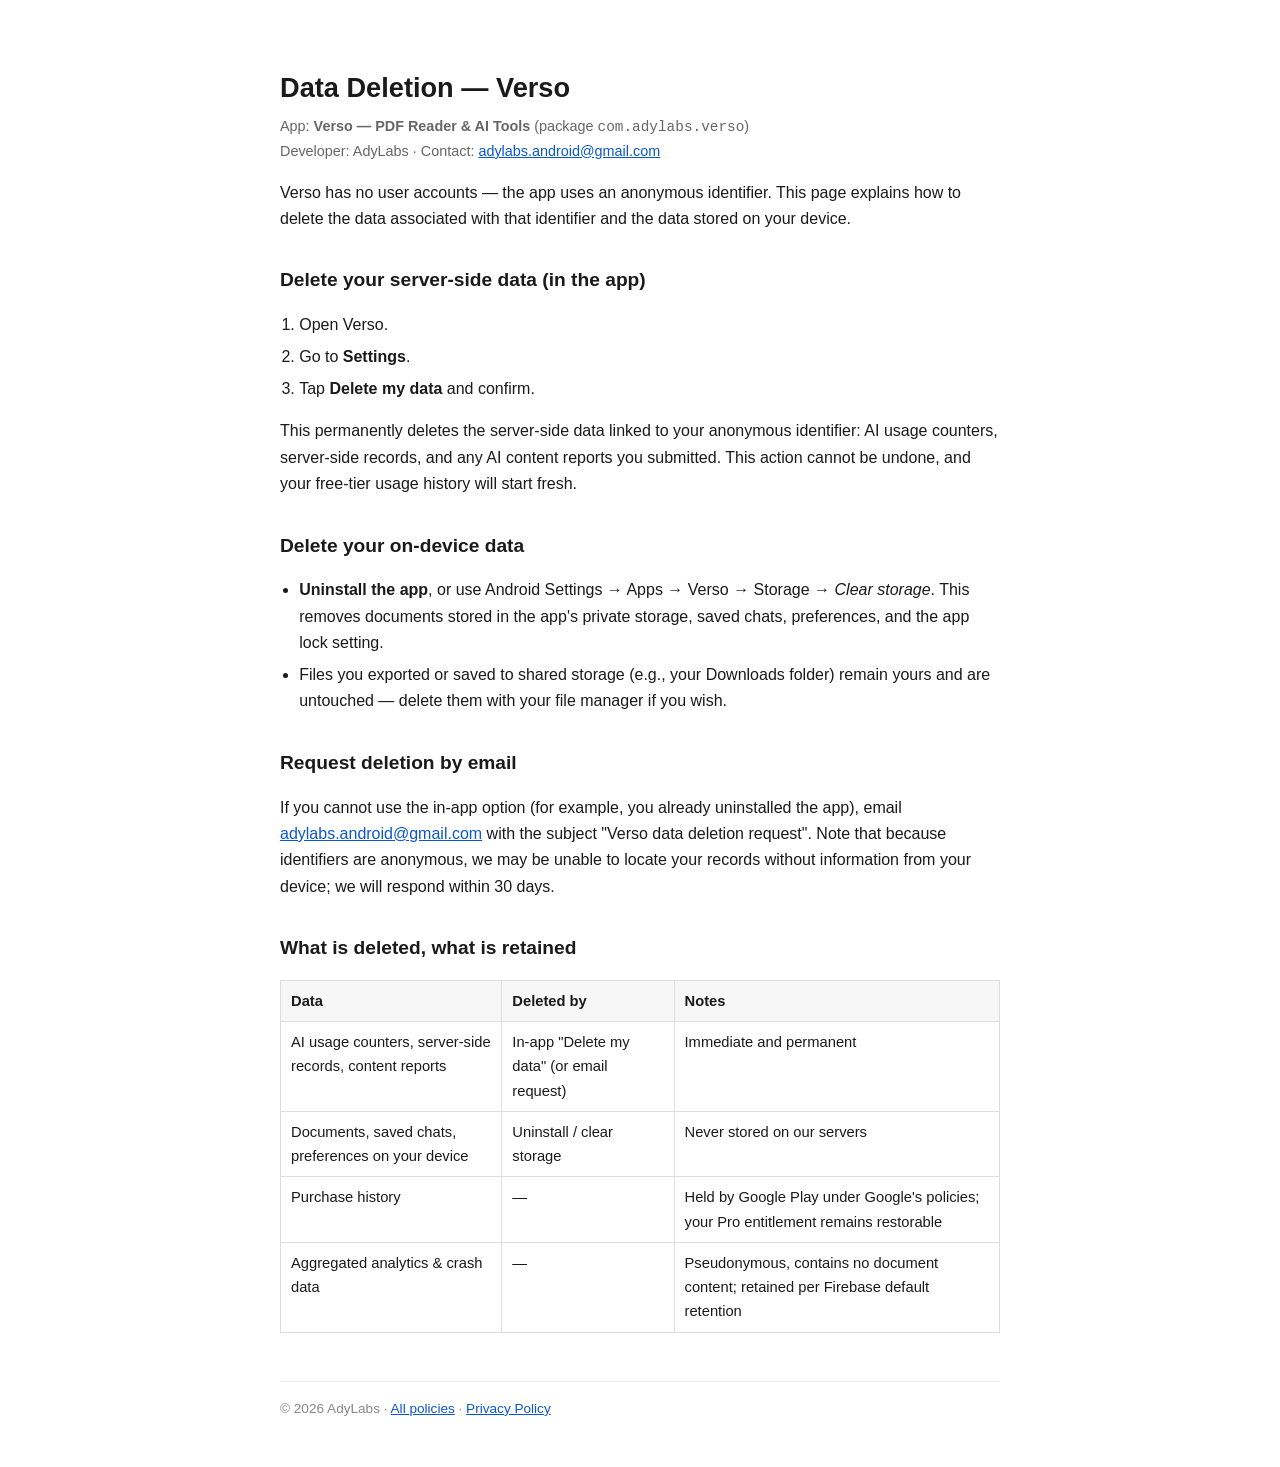
==== data-deletion.html @ 7531a104 "Add Verso policies: privacy policy, terms of service, data deletion" ====
<!DOCTYPE html>
<html lang="en">
<head>
<meta charset="utf-8">
<meta name="viewport" content="width=device-width, initial-scale=1">
<title>Data Deletion — Verso</title>
<style>
  body{font-family:-apple-system,BlinkMacSystemFont,"Segoe UI",Roboto,Helvetica,Arial,sans-serif;max-width:720px;margin:0 auto;padding:48px 24px;color:#1a1a1a;line-height:1.65}
  h1{font-size:1.7rem;margin-bottom:.25rem}
  h2{font-size:1.2rem;margin-top:2rem}
  .meta{color:#666;font-size:.9rem;margin-top:0}
  ol,ul{padding-left:1.2rem}
  li{margin:.35rem 0}
  a{color:#0b57d0}
  table{border-collapse:collapse;width:100%;font-size:.92rem}
  th,td{border:1px solid #ddd;padding:8px 10px;text-align:left;vertical-align:top}
  th{background:#f7f7f7}
  footer{margin-top:48px;color:#888;font-size:.85rem;border-top:1px solid #eee;padding-top:16px}
</style>
</head>
<body>
<h1>Data Deletion — Verso</h1>
<p class="meta">App: <strong>Verso — PDF Reader &amp; AI Tools</strong> (package <code>com.adylabs.verso</code>)<br>
Developer: AdyLabs · Contact: <a href="mailto:adylabs.android@gmail.com">adylabs.android@gmail.com</a></p>

<p>Verso has no user accounts — the app uses an anonymous identifier. This page explains
how to delete the data associated with that identifier and the data stored on your device.</p>

<h2>Delete your server-side data (in the app)</h2>
<ol>
  <li>Open Verso.</li>
  <li>Go to <strong>Settings</strong>.</li>
  <li>Tap <strong>Delete my data</strong> and confirm.</li>
</ol>
<p>This permanently deletes the server-side data linked to your anonymous identifier:
AI usage counters, server-side records, and any AI content reports you submitted. This
action cannot be undone, and your free-tier usage history will start fresh.</p>

<h2>Delete your on-device data</h2>
<ul>
  <li><strong>Uninstall the app</strong>, or use Android Settings → Apps → Verso →
      Storage → <em>Clear storage</em>. This removes documents stored in the app's private
      storage, saved chats, preferences, and the app lock setting.</li>
  <li>Files you exported or saved to shared storage (e.g., your Downloads folder) remain
      yours and are untouched — delete them with your file manager if you wish.</li>
</ul>

<h2>Request deletion by email</h2>
<p>If you cannot use the in-app option (for example, you already uninstalled the app),
email <a href="mailto:adylabs.android@gmail.com?subject=Verso%20data%20deletion%20request">adylabs.android@gmail.com</a>
with the subject "Verso data deletion request". Note that because identifiers are
anonymous, we may be unable to locate your records without information from your device;
we will respond within 30 days.</p>

<h2>What is deleted, what is retained</h2>
<table>
<tr><th>Data</th><th>Deleted by</th><th>Notes</th></tr>
<tr><td>AI usage counters, server-side records, content reports</td><td>In-app "Delete my data" (or email request)</td><td>Immediate and permanent</td></tr>
<tr><td>Documents, saved chats, preferences on your device</td><td>Uninstall / clear storage</td><td>Never stored on our servers</td></tr>
<tr><td>Purchase history</td><td>—</td><td>Held by Google Play under Google's policies; your Pro entitlement remains restorable</td></tr>
<tr><td>Aggregated analytics &amp; crash data</td><td>—</td><td>Pseudonymous, contains no document content; retained per Firebase default retention</td></tr>
</table>

<footer>© 2026 AdyLabs · <a href="index.html">All policies</a> · <a href="privacy-policy.html">Privacy Policy</a></footer>
</body>
</html>
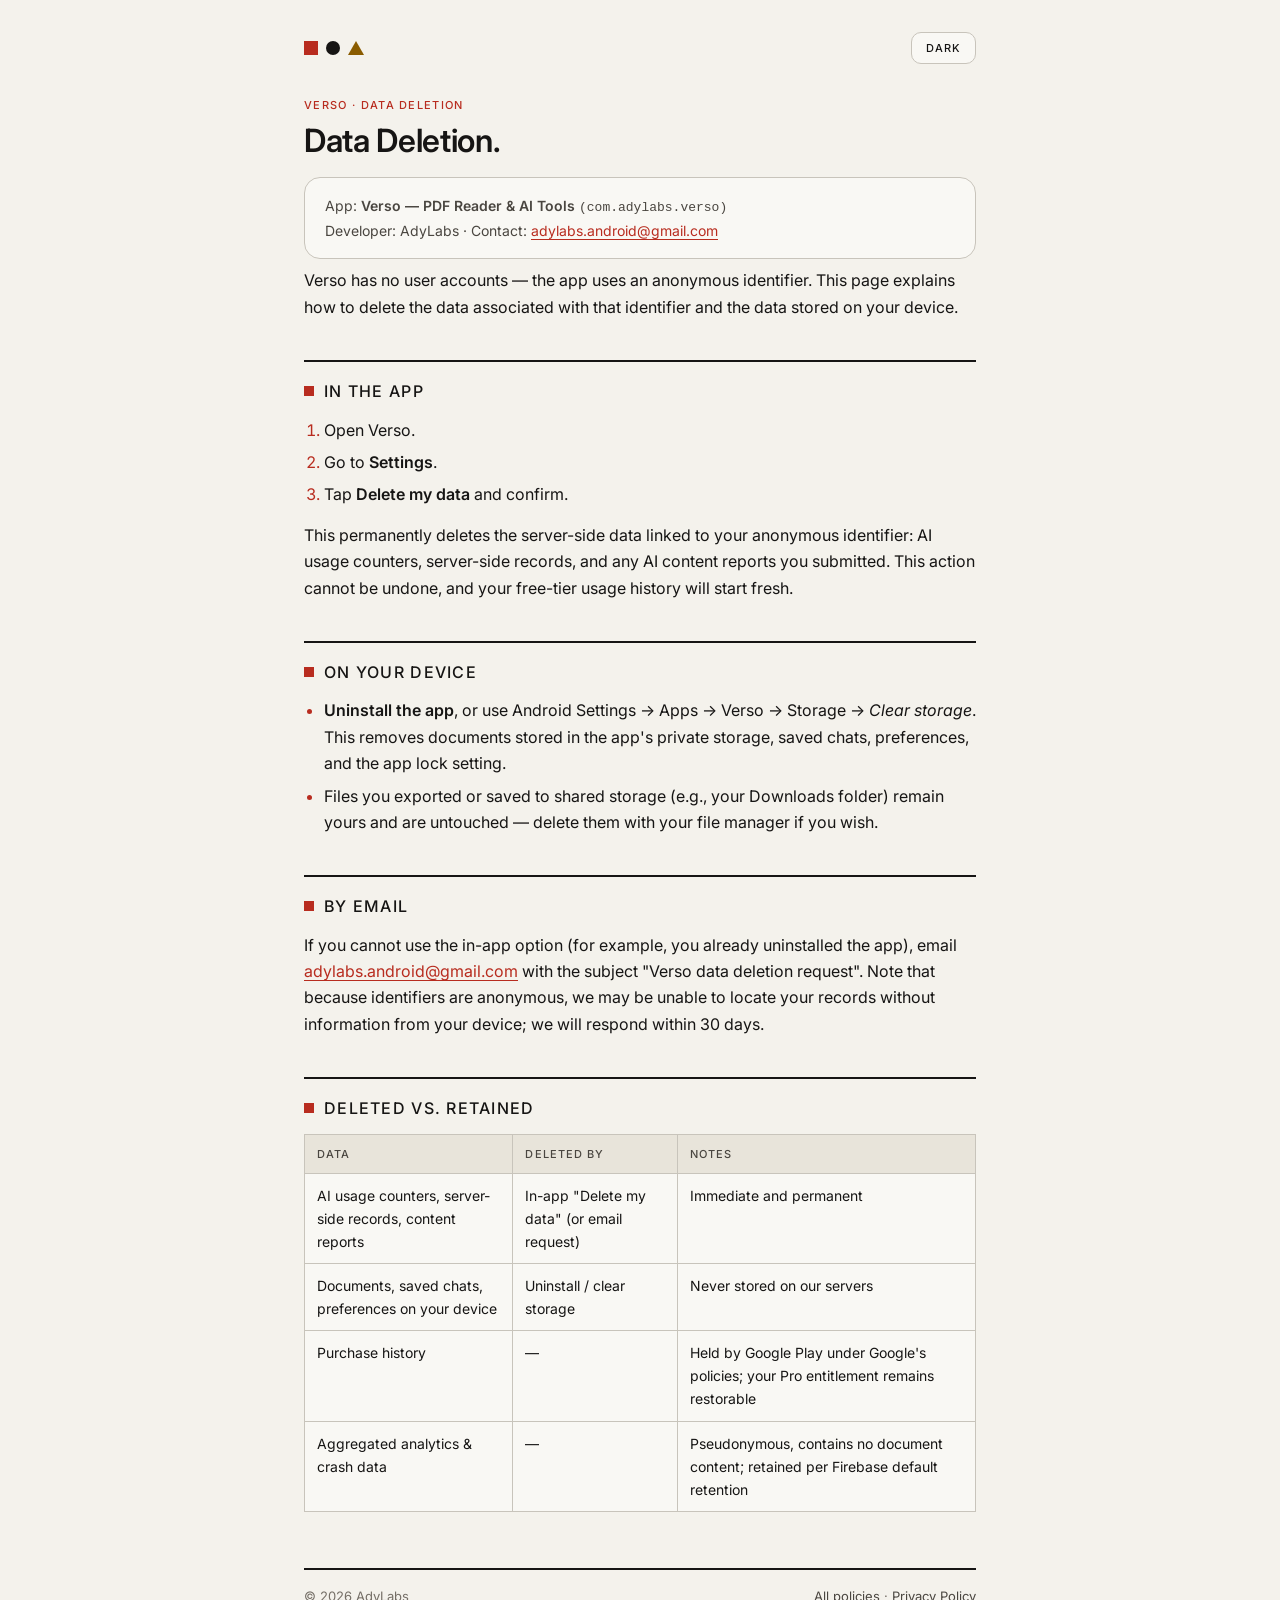
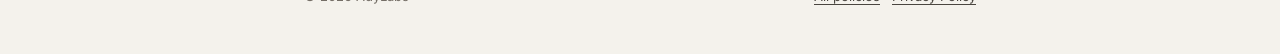
==== commit 8918f3a7: "Restyle policies with Verso Bauhaus theme (light + dark mode)" ====
--- a/data-deletion.html
+++ b/data-deletion.html
@@ -4,29 +4,30 @@
 <meta charset="utf-8">
 <meta name="viewport" content="width=device-width, initial-scale=1">
 <title>Data Deletion — Verso</title>
-<style>
-  body{font-family:-apple-system,BlinkMacSystemFont,"Segoe UI",Roboto,Helvetica,Arial,sans-serif;max-width:720px;margin:0 auto;padding:48px 24px;color:#1a1a1a;line-height:1.65}
-  h1{font-size:1.7rem;margin-bottom:.25rem}
-  h2{font-size:1.2rem;margin-top:2rem}
-  .meta{color:#666;font-size:.9rem;margin-top:0}
-  ol,ul{padding-left:1.2rem}
-  li{margin:.35rem 0}
-  a{color:#0b57d0}
-  table{border-collapse:collapse;width:100%;font-size:.92rem}
-  th,td{border:1px solid #ddd;padding:8px 10px;text-align:left;vertical-align:top}
-  th{background:#f7f7f7}
-  footer{margin-top:48px;color:#888;font-size:.85rem;border-top:1px solid #eee;padding-top:16px}
-</style>
+<script>(function(){var t=localStorage.getItem("theme");if(t)document.documentElement.dataset.theme=t})();</script>
+<link rel="preconnect" href="https://fonts.googleapis.com">
+<link rel="preconnect" href="https://fonts.gstatic.com" crossorigin>
+<link href="https://fonts.googleapis.com/css2?family=Inter:wght@400;500;600&display=swap" rel="stylesheet">
+<link rel="stylesheet" href="styles.css">
 </head>
 <body>
-<h1>Data Deletion — Verso</h1>
-<p class="meta">App: <strong>Verso — PDF Reader &amp; AI Tools</strong> (package <code>com.adylabs.verso</code>)<br>
-Developer: AdyLabs · Contact: <a href="mailto:adylabs.android@gmail.com">adylabs.android@gmail.com</a></p>
+<div class="page">
+<header class="topbar">
+  <div class="mark" aria-hidden="true"><span class="sq"></span><span class="ci"></span><span class="tri"></span></div>
+  <button class="theme-toggle" id="themeToggle" aria-label="Toggle dark mode">Dark</button>
+</header>
+
+<p class="eyebrow">Verso · Data Deletion</p>
+<h1>Data Deletion.</h1>
+<div class="meta-card">
+  App: <strong>Verso — PDF Reader &amp; AI Tools</strong> <span class="mono">(com.adylabs.verso)</span><br>
+  Developer: AdyLabs · Contact: <a href="mailto:adylabs.android@gmail.com">adylabs.android@gmail.com</a>
+</div>
 
 <p>Verso has no user accounts — the app uses an anonymous identifier. This page explains
 how to delete the data associated with that identifier and the data stored on your device.</p>
 
-<h2>Delete your server-side data (in the app)</h2>
+<h2>In the app</h2>
 <ol>
   <li>Open Verso.</li>
   <li>Go to <strong>Settings</strong>.</li>
@@ -36,7 +37,7 @@
 AI usage counters, server-side records, and any AI content reports you submitted. This
 action cannot be undone, and your free-tier usage history will start fresh.</p>
 
-<h2>Delete your on-device data</h2>
+<h2>On your device</h2>
 <ul>
   <li><strong>Uninstall the app</strong>, or use Android Settings → Apps → Verso →
       Storage → <em>Clear storage</em>. This removes documents stored in the app's private
@@ -45,14 +46,14 @@
       yours and are untouched — delete them with your file manager if you wish.</li>
 </ul>
 
-<h2>Request deletion by email</h2>
+<h2>By email</h2>
 <p>If you cannot use the in-app option (for example, you already uninstalled the app),
 email <a href="mailto:adylabs.android@gmail.com?subject=Verso%20data%20deletion%20request">adylabs.android@gmail.com</a>
 with the subject "Verso data deletion request". Note that because identifiers are
 anonymous, we may be unable to locate your records without information from your device;
 we will respond within 30 days.</p>
 
-<h2>What is deleted, what is retained</h2>
+<h2>Deleted vs. retained</h2>
 <table>
 <tr><th>Data</th><th>Deleted by</th><th>Notes</th></tr>
 <tr><td>AI usage counters, server-side records, content reports</td><td>In-app "Delete my data" (or email request)</td><td>Immediate and permanent</td></tr>
@@ -61,6 +62,14 @@
 <tr><td>Aggregated analytics &amp; crash data</td><td>—</td><td>Pseudonymous, contains no document content; retained per Firebase default retention</td></tr>
 </table>
 
-<footer>© 2026 AdyLabs · <a href="index.html">All policies</a> · <a href="privacy-policy.html">Privacy Policy</a></footer>
+<footer><span>© 2026 AdyLabs</span><span><a href="index.html">All policies</a> · <a href="privacy-policy.html">Privacy Policy</a></span></footer>
+</div>
+<script>
+var b=document.getElementById("themeToggle");
+function eff(){var t=document.documentElement.dataset.theme;return t||(matchMedia("(prefers-color-scheme: dark)").matches?"dark":"light")}
+function label(){b.textContent=eff()==="dark"?"Light":"Dark"}
+b.addEventListener("click",function(){var n=eff()==="dark"?"light":"dark";document.documentElement.dataset.theme=n;localStorage.setItem("theme",n);label()});
+label();
+</script>
 </body>
 </html>
--- a/styles.css
+++ b/styles.css
@@ -0,0 +1,256 @@
+/* AdyLabs policies — Bauhaus theme, matching the Verso app design system.
+   Light:  bg #F4F2EC  ink #161514  accent #B82C1F
+   Dark:   bg #141210  ink #E4DFD8  accent #E05040
+   Radii: cards 16, buttons 10, inputs 4. Eyebrows: 11px uppercase, tracked. */
+
+:root {
+  --bg: #F4F2EC;
+  --surface: #F9F8F4;
+  --surface-low: #EEEAE0;
+  --container: #E8E4DA;
+  --ink: #161514;
+  --ink-variant: #4A4640;
+  --muted: #746E66;
+  --outline: #C8C4BB;
+  --accent: #B82C1F;
+  --accent-soft: #F2D5D2;
+  --on-accent: #FFFFFF;
+  --gold: #8A5C00;
+  color-scheme: light;
+}
+
+:root[data-theme="dark"] {
+  --bg: #141210;
+  --surface: #1A1715;
+  --surface-low: #201D1A;
+  --container: #262220;
+  --ink: #E4DFD8;
+  --ink-variant: #9A9088;
+  --muted: #877F76;
+  --outline: #3A3530;
+  --accent: #E05040;
+  --accent-soft: #3A1C18;
+  --on-accent: #141210;
+  --gold: #D3A56A;
+  color-scheme: dark;
+}
+
+@media (prefers-color-scheme: dark) {
+  :root:not([data-theme="light"]) {
+    --bg: #141210;
+    --surface: #1A1715;
+    --surface-low: #201D1A;
+    --container: #262220;
+    --ink: #E4DFD8;
+    --ink-variant: #9A9088;
+    --muted: #877F76;
+    --outline: #3A3530;
+    --accent: #E05040;
+    --accent-soft: #3A1C18;
+    --on-accent: #141210;
+    --gold: #D3A56A;
+    color-scheme: dark;
+  }
+}
+
+* { box-sizing: border-box; }
+
+body {
+  margin: 0;
+  background: var(--bg);
+  color: var(--ink);
+  font-family: "Inter", -apple-system, BlinkMacSystemFont, "Segoe UI", Roboto, Helvetica, Arial, sans-serif;
+  font-size: 16px;
+  line-height: 1.65;
+  -webkit-font-smoothing: antialiased;
+}
+
+.page {
+  max-width: 720px;
+  margin: 0 auto;
+  padding: 32px 24px 48px;
+}
+
+/* ── Header: geometric mark + eyebrow + theme toggle ── */
+
+.topbar {
+  display: flex;
+  align-items: center;
+  justify-content: space-between;
+  margin-bottom: 32px;
+}
+
+.mark {
+  display: inline-flex;
+  align-items: center;
+  gap: 8px;
+}
+.mark .sq {
+  width: 14px; height: 14px;
+  background: var(--accent);
+}
+.mark .ci {
+  width: 14px; height: 14px;
+  border-radius: 999px;
+  background: var(--ink);
+}
+.mark .tri {
+  width: 0; height: 0;
+  border-left: 8px solid transparent;
+  border-right: 8px solid transparent;
+  border-bottom: 14px solid var(--gold);
+}
+
+.theme-toggle {
+  font-family: inherit;
+  font-size: 11px;
+  font-weight: 500;
+  letter-spacing: 0.1em;
+  text-transform: uppercase;
+  color: var(--ink);
+  background: var(--surface);
+  border: 1px solid var(--outline);
+  border-radius: 10px;
+  padding: 8px 14px;
+  cursor: pointer;
+}
+.theme-toggle:hover { background: var(--surface-low); }
+
+/* ── Type scale ── */
+
+.eyebrow {
+  font-size: 11px;
+  font-weight: 500;
+  letter-spacing: 0.12em;
+  text-transform: uppercase;
+  color: var(--accent);
+  margin: 0 0 8px;
+}
+
+h1 {
+  font-size: 32px;
+  line-height: 1.2;
+  font-weight: 600;
+  letter-spacing: -0.01em;
+  margin: 0 0 16px;
+}
+
+h2 {
+  font-size: 16px;
+  font-weight: 500;
+  letter-spacing: 0.08em;
+  text-transform: uppercase;
+  margin: 40px 0 12px;
+  padding-top: 16px;
+  border-top: 2px solid var(--ink);
+  display: flex;
+  align-items: baseline;
+  gap: 10px;
+}
+h2::before {
+  content: "";
+  width: 10px; height: 10px;
+  background: var(--accent);
+  flex: none;
+  align-self: center;
+}
+
+p { margin: 0 0 14px; color: var(--ink); }
+
+a { color: var(--accent); text-decoration-thickness: 1px; text-underline-offset: 3px; }
+a:hover { text-decoration-thickness: 2px; }
+
+ul, ol { padding-left: 1.25rem; margin: 0 0 14px; }
+li { margin: 6px 0; }
+li::marker { color: var(--accent); }
+
+strong { font-weight: 600; }
+
+code {
+  font-family: "GeistMono", ui-monospace, SFMono-Regular, Menlo, Consolas, monospace;
+  font-size: 0.88em;
+  background: var(--surface-low);
+  border: 1px solid var(--outline);
+  border-radius: 4px;
+  padding: 1px 5px;
+}
+
+/* ── Meta card (app: surface card, radius 16, outline) ── */
+
+.meta-card {
+  background: var(--surface);
+  border: 1px solid var(--outline);
+  border-radius: 16px;
+  padding: 16px 20px;
+  margin: 0 0 8px;
+  font-size: 14px;
+  line-height: 1.7;
+  color: var(--ink-variant);
+}
+.meta-card .mono {
+  font-family: "GeistMono", ui-monospace, SFMono-Regular, Menlo, Consolas, monospace;
+  font-size: 13px;
+}
+
+/* ── Tables ── */
+
+table {
+  border-collapse: collapse;
+  width: 100%;
+  font-size: 14px;
+  margin: 0 0 14px;
+  background: var(--surface);
+  border: 1px solid var(--outline);
+}
+th, td {
+  border: 1px solid var(--outline);
+  padding: 10px 12px;
+  text-align: left;
+  vertical-align: top;
+}
+th {
+  background: var(--container);
+  font-size: 11px;
+  font-weight: 500;
+  letter-spacing: 0.1em;
+  text-transform: uppercase;
+  color: var(--ink-variant);
+}
+
+/* ── Link list (index page): app-style list rows ── */
+
+.doc-list { list-style: none; padding: 0; margin: 0 0 14px; }
+.doc-list li { margin: 0 0 12px; }
+.doc-list a {
+  display: block;
+  background: var(--surface);
+  border: 1px solid var(--outline);
+  border-radius: 16px;
+  padding: 16px 20px;
+  text-decoration: none;
+  color: var(--ink);
+  font-weight: 500;
+}
+.doc-list a:hover { background: var(--surface-low); border-color: var(--ink); }
+.doc-list .desc {
+  display: block;
+  font-size: 13px;
+  font-weight: 400;
+  color: var(--muted);
+  margin-top: 2px;
+}
+
+/* ── Footer ── */
+
+footer {
+  margin-top: 56px;
+  padding-top: 16px;
+  border-top: 2px solid var(--ink);
+  font-size: 13px;
+  color: var(--muted);
+  display: flex;
+  justify-content: space-between;
+  flex-wrap: wrap;
+  gap: 8px;
+}
+footer a { color: var(--ink-variant); }
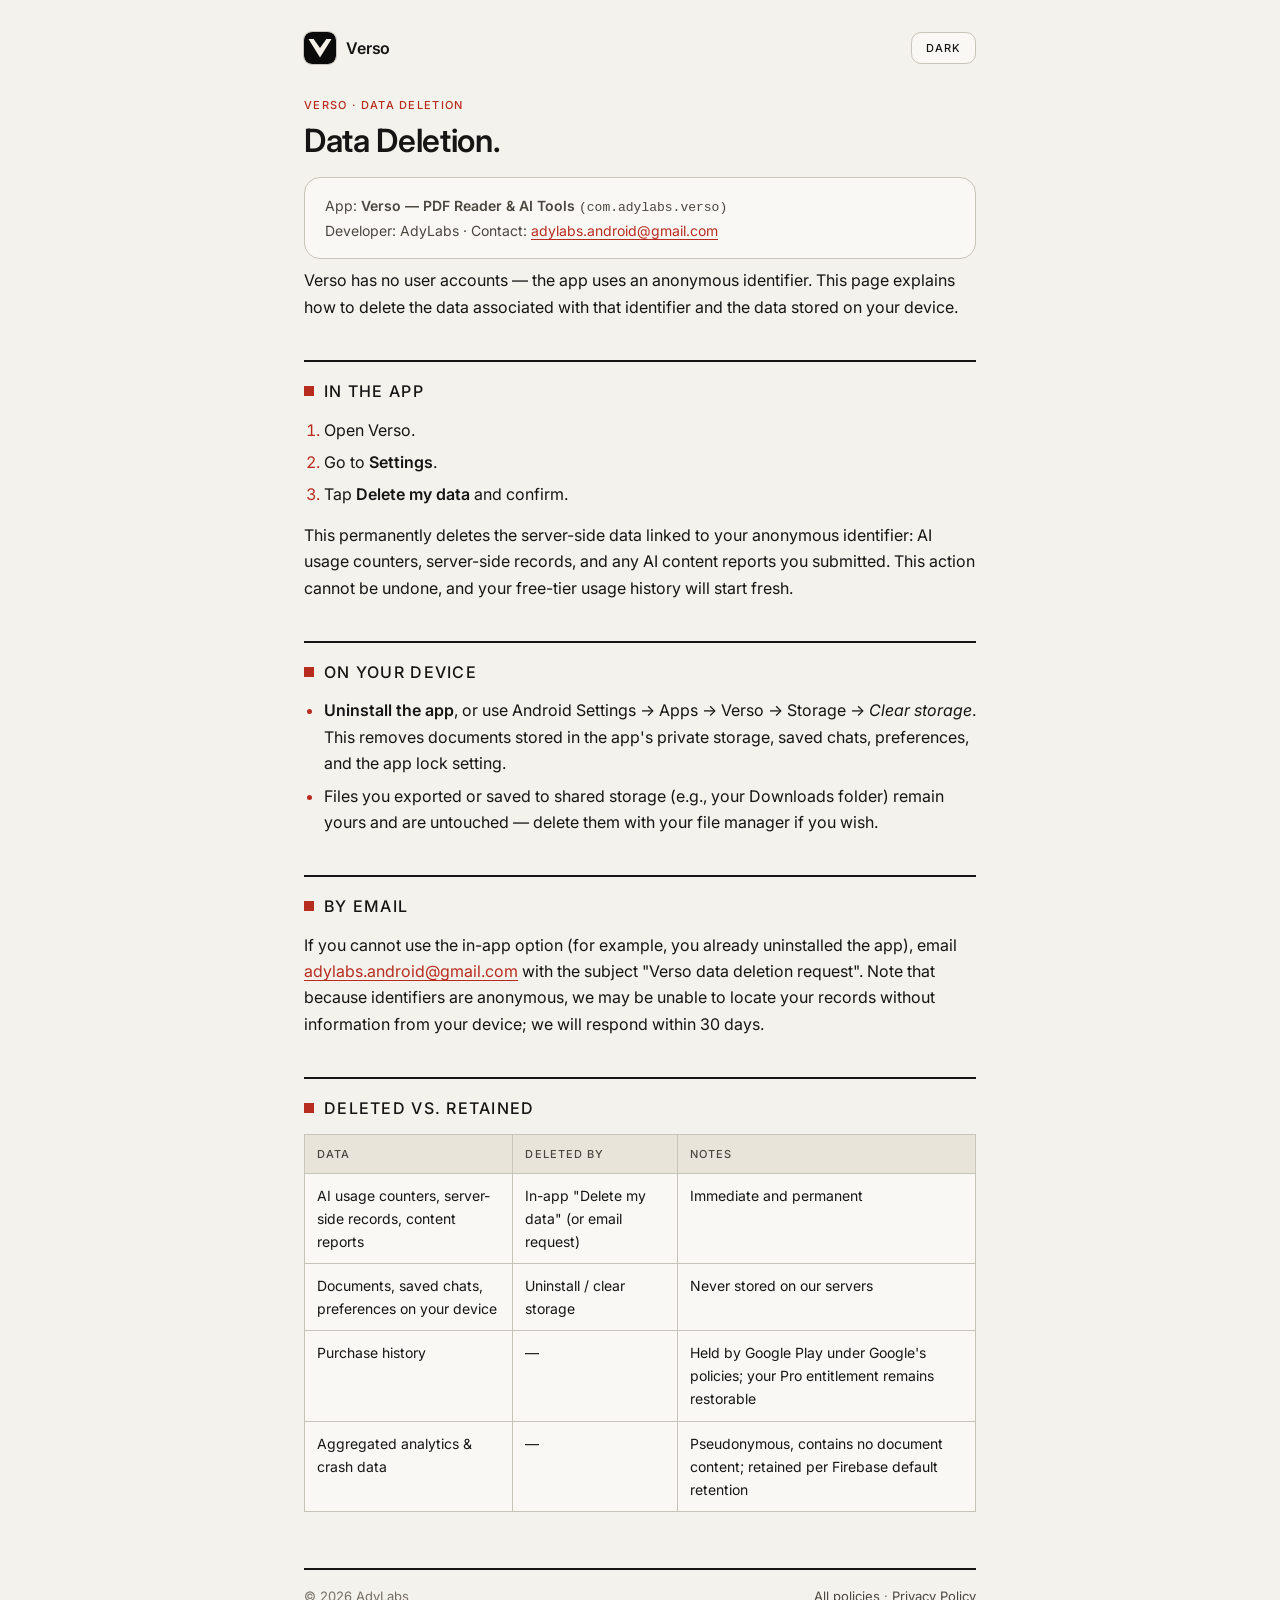
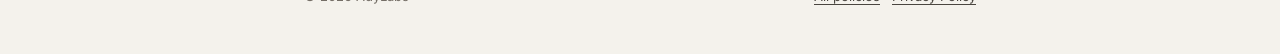
==== commit 118b98b7: "Replace generic mark with Verso app logo (V tile + wordmark)" ====
--- a/data-deletion.html
+++ b/data-deletion.html
@@ -13,7 +13,13 @@
 <body>
 <div class="page">
 <header class="topbar">
-  <div class="mark" aria-hidden="true"><span class="sq"></span><span class="ci"></span><span class="tri"></span></div>
+  <a class="brand" href="index.html" aria-label="Verso home">
+    <svg class="logo" viewBox="0 0 100 100" width="32" height="32" aria-hidden="true">
+      <rect width="100" height="100" rx="24" fill="#0A0A0A"/>
+      <path d="M14 22 L30 22 L50 50 L70 22 L86 22 L50 80 Z" fill="#F5F1E8"/>
+    </svg>
+    <span class="wordmark">Verso</span>
+  </a>
   <button class="theme-toggle" id="themeToggle" aria-label="Toggle dark mode">Dark</button>
 </header>
 
--- a/styles.css
+++ b/styles.css
@@ -80,25 +80,23 @@
   margin-bottom: 32px;
 }
 
-.mark {
+.brand {
   display: inline-flex;
   align-items: center;
-  gap: 8px;
-}
-.mark .sq {
-  width: 14px; height: 14px;
-  background: var(--accent);
-}
-.mark .ci {
-  width: 14px; height: 14px;
-  border-radius: 999px;
-  background: var(--ink);
-}
-.mark .tri {
-  width: 0; height: 0;
-  border-left: 8px solid transparent;
-  border-right: 8px solid transparent;
-  border-bottom: 14px solid var(--gold);
+  gap: 10px;
+  text-decoration: none;
+  color: var(--ink);
+}
+.brand .logo {
+  display: block;
+  border-radius: 8px;
+  /* keeps the dark icon tile visible on the dark background */
+  box-shadow: 0 0 0 1px var(--outline);
+}
+.brand .wordmark {
+  font-size: 16px;
+  font-weight: 600;
+  letter-spacing: -0.01em;
 }
 
 .theme-toggle {
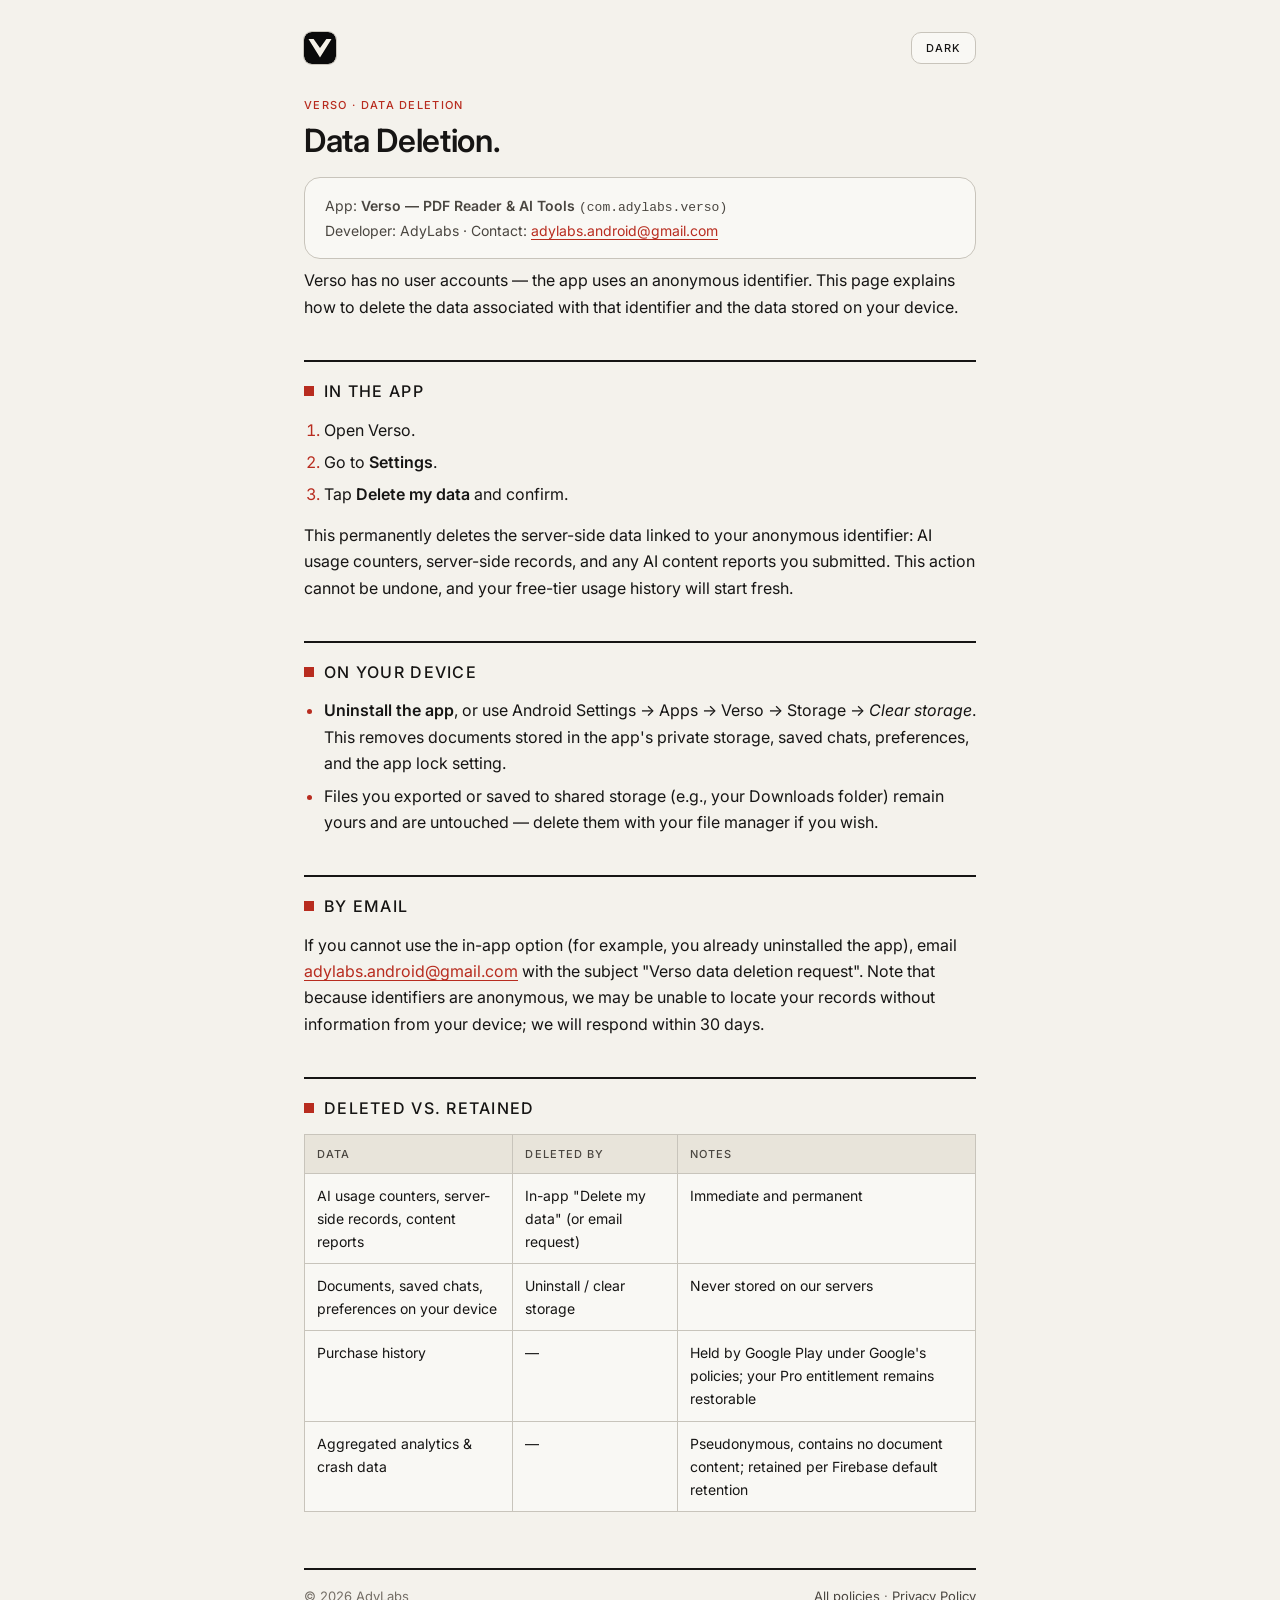
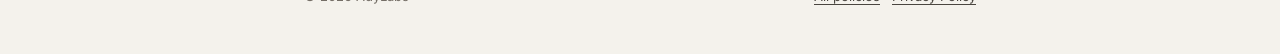
==== commit 9e755592: "Logo only in header — drop wordmark text" ====
--- a/data-deletion.html
+++ b/data-deletion.html
@@ -18,7 +18,6 @@
       <rect width="100" height="100" rx="24" fill="#0A0A0A"/>
       <path d="M14 22 L30 22 L50 50 L70 22 L86 22 L50 80 Z" fill="#F5F1E8"/>
     </svg>
-    <span class="wordmark">Verso</span>
   </a>
   <button class="theme-toggle" id="themeToggle" aria-label="Toggle dark mode">Dark</button>
 </header>
--- a/styles.css
+++ b/styles.css
@@ -93,11 +93,6 @@
   /* keeps the dark icon tile visible on the dark background */
   box-shadow: 0 0 0 1px var(--outline);
 }
-.brand .wordmark {
-  font-size: 16px;
-  font-weight: 600;
-  letter-spacing: -0.01em;
-}
 
 .theme-toggle {
   font-family: inherit;
